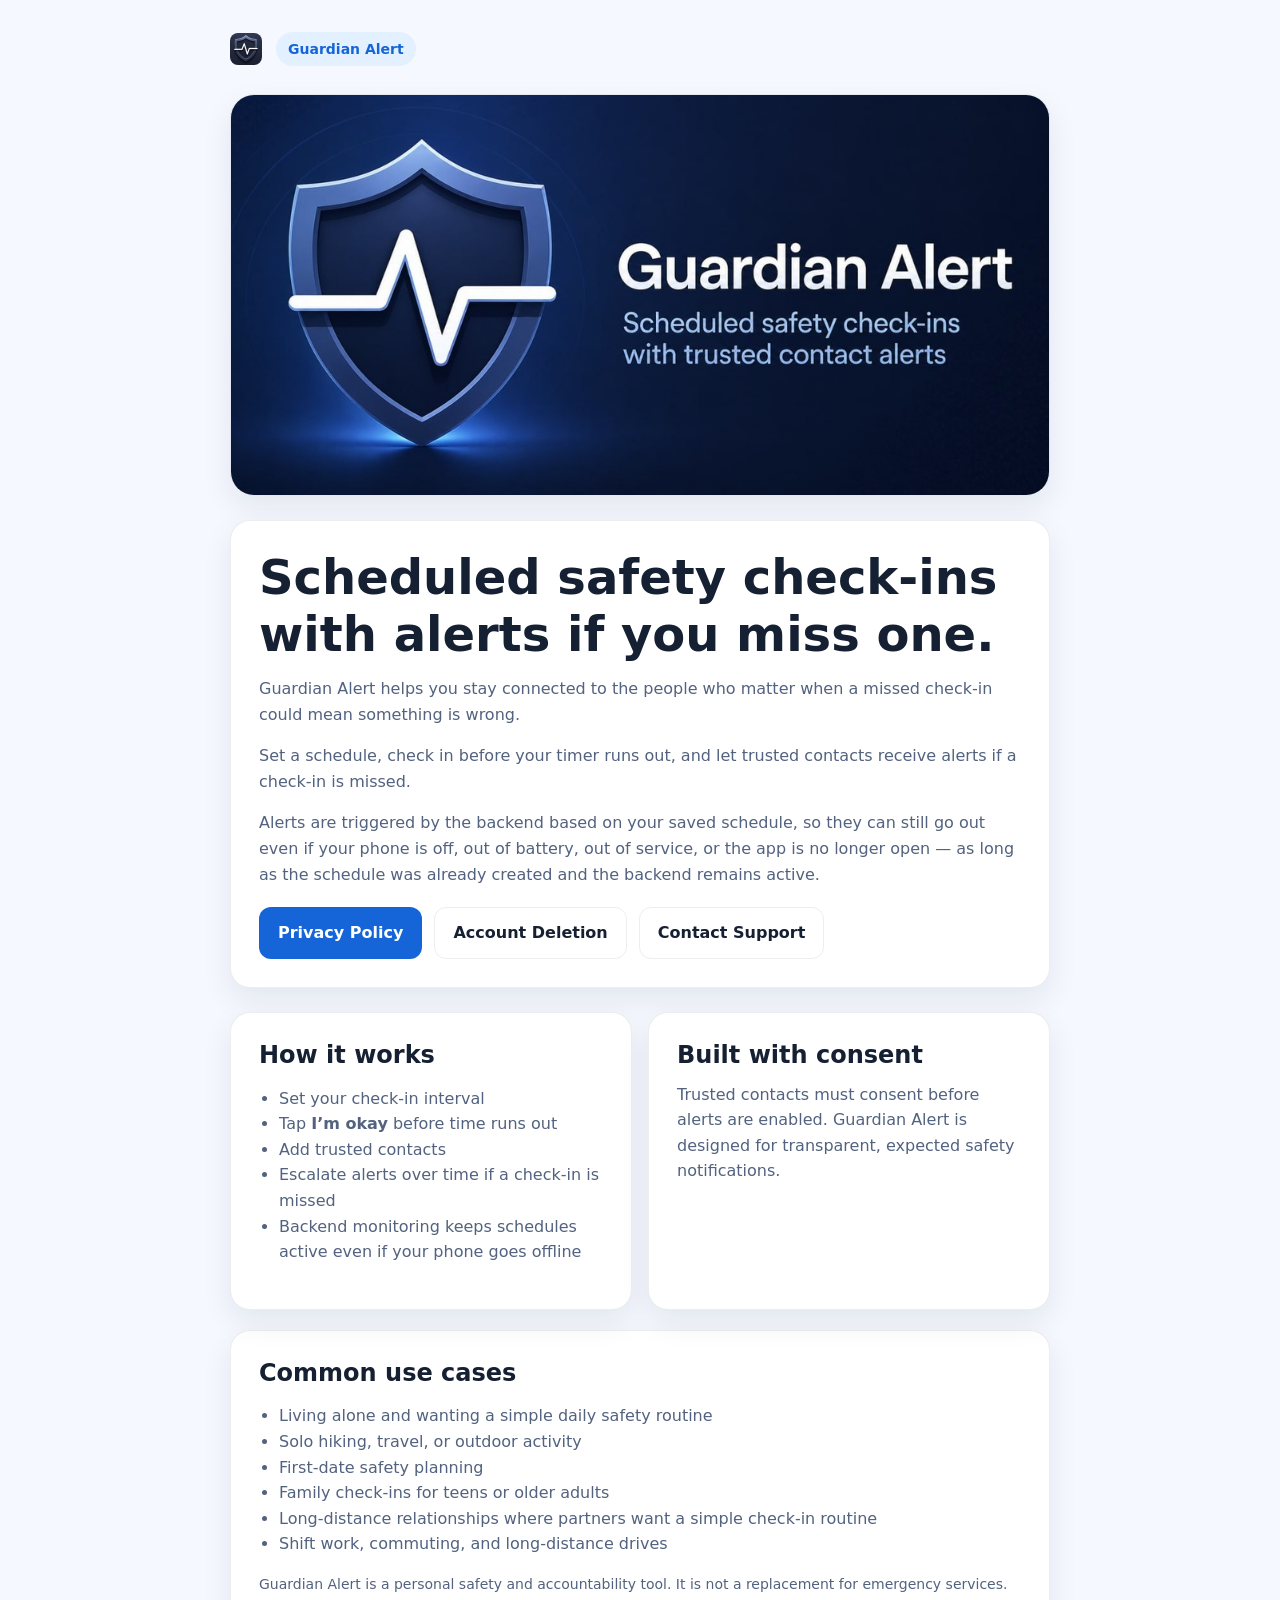
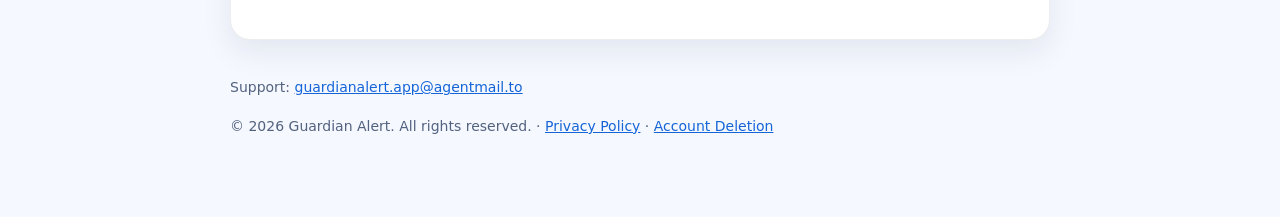
==== index.html @ 77ba2507 "Add long-distance relationship use case" ====
<!DOCTYPE html>
<html lang="en">
<head>
  <meta charset="utf-8" />
  <meta name="viewport" content="width=device-width,initial-scale=1" />
  <title>Guardian Alert</title>
  <meta name="description" content="Scheduled safety check-ins with alerts if you miss one." />
  <link rel="stylesheet" href="styles.css" />
</head>
<body>
  <main class="container">
    <header>
      <div class="brand">
        <img class="brand-icon" src="icon.png" alt="Guardian Alert shield icon" />
        <div>
          <span class="badge">Guardian Alert</span>
        </div>
      </div>
    </header>

    <section class="feature-graphic-wrap">
      <img
        class="feature-graphic"
        src="play-feature-graphic-1024x500.jpg"
        alt="Guardian Alert — scheduled safety check-ins with trusted contact alerts"
      />
    </section>

    <section class="card hero">
      <div>
        <h1>Scheduled safety check-ins with alerts if you miss one.</h1>
        <p>
          Guardian Alert helps you stay connected to the people who matter when
          a missed check-in could mean something is wrong.
        </p>
        <p>
          Set a schedule, check in before your timer runs out, and let trusted
          contacts receive alerts if a check-in is missed.
        </p>
        <p>
          Alerts are triggered by the backend based on your saved schedule, so
          they can still go out even if your phone is off, out of battery, out
          of service, or the app is no longer open — as long as the schedule
          was already created and the backend remains active.
        </p>

        <div class="actions">
          <a class="button primary" href="privacy.html">Privacy Policy</a>
          <a class="button secondary" href="account-deletion.html">Account Deletion</a>
          <a class="button secondary" href="mailto:guardianalert.app@agentmail.to">Contact Support</a>
        </div>
      </div>
    </section>

    <section class="grid two">
      <div class="card">
        <h2>How it works</h2>
        <ul>
          <li>Set your check-in interval</li>
          <li>Tap <strong>I’m okay</strong> before time runs out</li>
          <li>Add trusted contacts</li>
          <li>Escalate alerts over time if a check-in is missed</li>
          <li>Backend monitoring keeps schedules active even if your phone goes offline</li>
        </ul>
      </div>

      <div class="card">
        <h2>Built with consent</h2>
        <p>
          Trusted contacts must consent before alerts are enabled. Guardian
          Alert is designed for transparent, expected safety notifications.
        </p>
      </div>
    </section>

    <section class="card" style="margin-top: 20px;">
      <h2>Common use cases</h2>
      <ul>
        <li>Living alone and wanting a simple daily safety routine</li>
        <li>Solo hiking, travel, or outdoor activity</li>
        <li>First-date safety planning</li>
        <li>Family check-ins for teens or older adults</li>
        <li>Long-distance relationships where partners want a simple check-in routine</li>
        <li>Shift work, commuting, and long-distance drives</li>
      </ul>
      <p class="small">
        Guardian Alert is a personal safety and accountability tool. It is not a replacement for emergency services.
      </p>
    </section>

    <footer>
      <p>Support: <a href="mailto:guardianalert.app@agentmail.to">guardianalert.app@agentmail.to</a></p>
      <p>© 2026 Guardian Alert. All rights reserved. · <a href="privacy.html">Privacy Policy</a> · <a href="account-deletion.html">Account Deletion</a></p>
    </footer>
  </main>
</body>
</html>
---- styles.css ----
:root {
  color-scheme: light dark;
  --bg: #0b1220;
  --card: #121a2b;
  --text: #e8eefc;
  --muted: #b7c3de;
  --accent: #67b7ff;
  --accent-2: #8ef0c4;
  --border: rgba(255, 255, 255, 0.08);
  --shadow: 0 12px 30px rgba(0, 0, 0, 0.28);
}

@media (prefers-color-scheme: light) {
  :root {
    --bg: #f5f8ff;
    --card: #ffffff;
    --text: #162033;
    --muted: #52627f;
    --accent: #1565d8;
    --accent-2: #138a5d;
    --border: rgba(22, 32, 51, 0.08);
    --shadow: 0 12px 30px rgba(16, 24, 40, 0.08);
  }
}

* { box-sizing: border-box; }
body {
  margin: 0;
  font-family: Inter, system-ui, -apple-system, BlinkMacSystemFont, "Segoe UI", sans-serif;
  background: var(--bg);
  color: var(--text);
  line-height: 1.6;
}
.container {
  max-width: 860px;
  margin: 0 auto;
  padding: 32px 20px 64px;
}
.card {
  background: var(--card);
  border: 1px solid var(--border);
  border-radius: 20px;
  box-shadow: var(--shadow);
  padding: 28px;
}
.hero {
  display: grid;
  gap: 20px;
  align-items: center;
}
.feature-graphic-wrap {
  margin-bottom: 24px;
}
.feature-graphic {
  display: block;
  width: 100%;
  height: auto;
  border-radius: 24px;
  border: 1px solid var(--border);
  box-shadow: var(--shadow);
}
.badge {
  display: inline-block;
  padding: 6px 12px;
  border-radius: 999px;
  background: rgba(103, 183, 255, 0.12);
  color: var(--accent);
  font-weight: 600;
  font-size: 14px;
}
h1, h2, h3 {
  line-height: 1.2;
  margin: 0 0 12px;
}
h1 { font-size: clamp(2rem, 5vw, 3rem); }
p { margin: 0 0 16px; color: var(--muted); }
.actions {
  display: flex;
  flex-wrap: wrap;
  gap: 12px;
  margin-top: 20px;
}
.button {
  display: inline-block;
  text-decoration: none;
  padding: 12px 18px;
  border-radius: 12px;
  font-weight: 600;
  border: 1px solid var(--border);
}
.button.primary {
  background: var(--accent);
  color: white;
  border-color: transparent;
}
.button.secondary {
  color: var(--text);
  background: transparent;
}
.grid {
  display: grid;
  gap: 16px;
  margin-top: 24px;
}
.grid.two {
  grid-template-columns: repeat(auto-fit, minmax(240px, 1fr));
}
.small { font-size: 14px; color: var(--muted); }
ul { padding-left: 20px; color: var(--muted); }
a { color: var(--accent); }
header { margin-bottom: 28px; }
.brand {
  display: flex;
  align-items: center;
  gap: 14px;
}
.brand-icon {
  width: 32px;
  height: 32px;
  object-fit: contain;
  border-radius: 8px;
}
footer {
  margin-top: 36px;
  color: var(--muted);
  font-size: 14px;
}
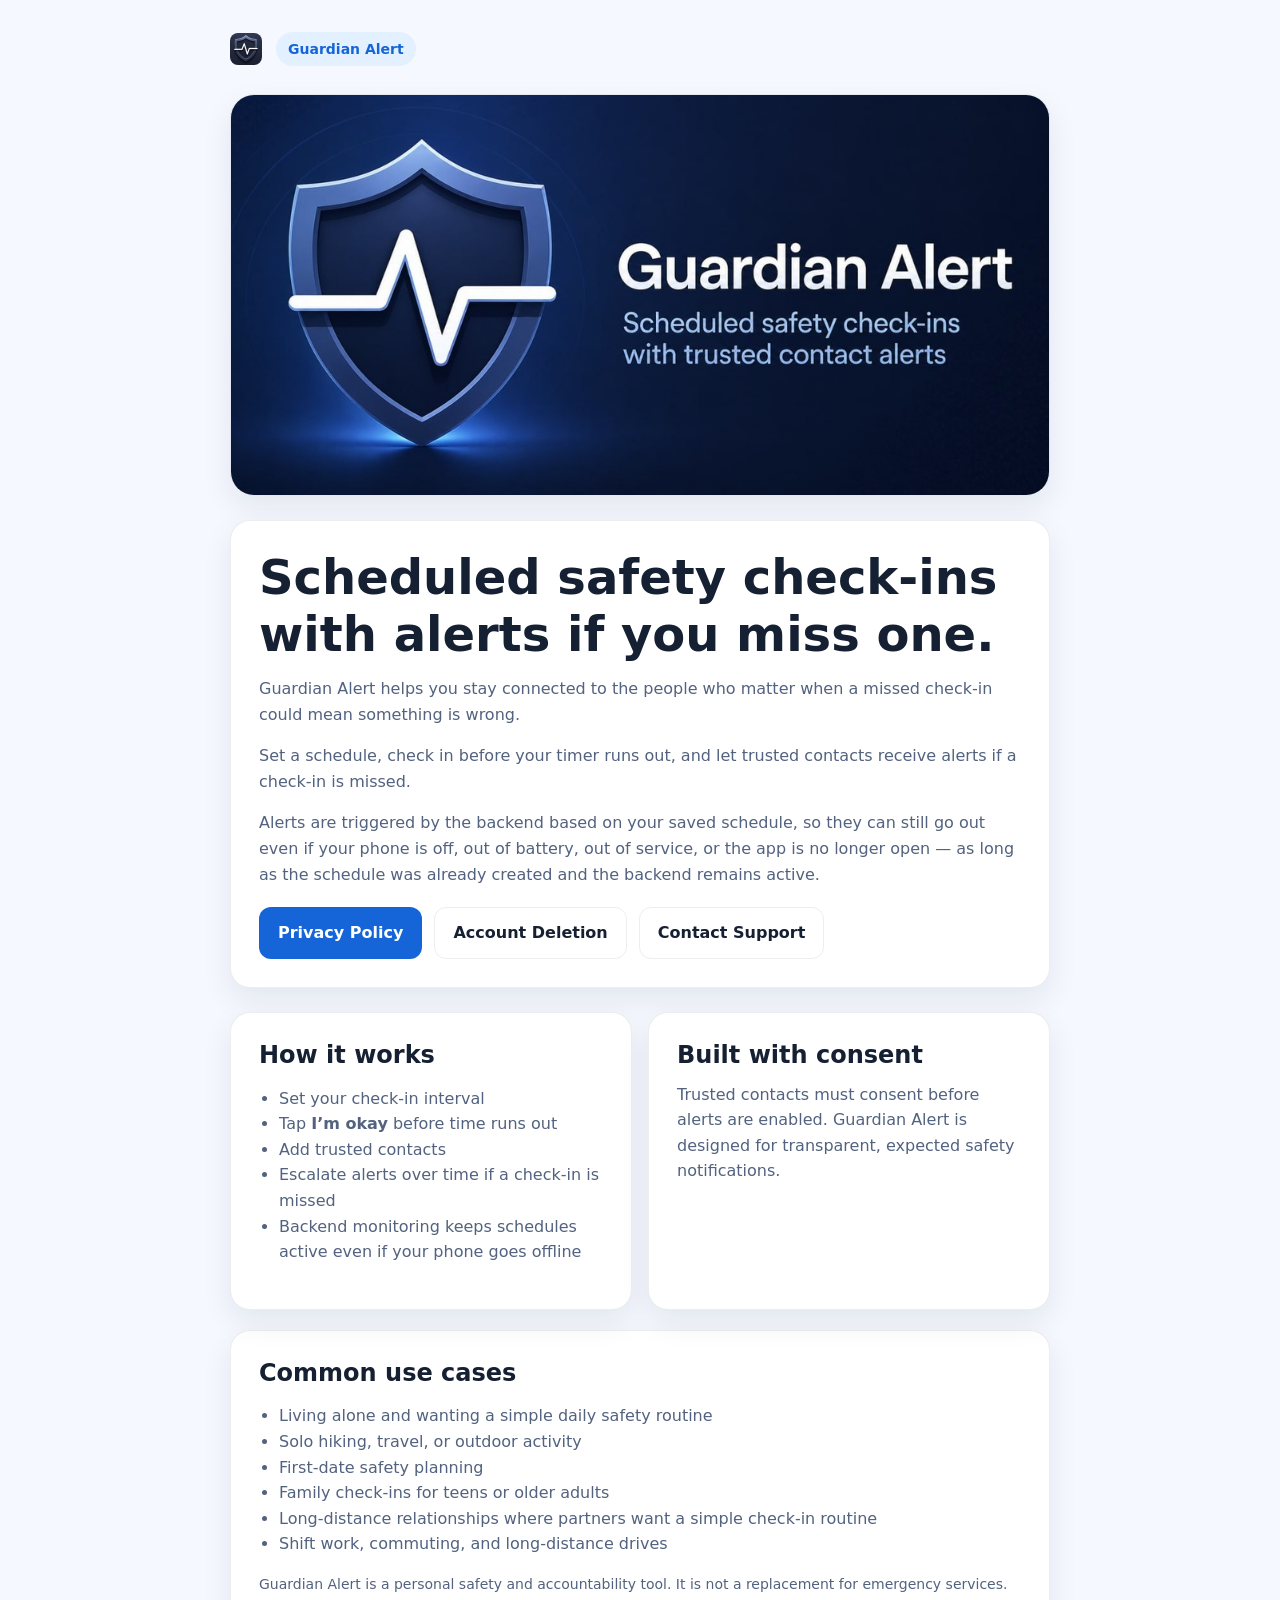
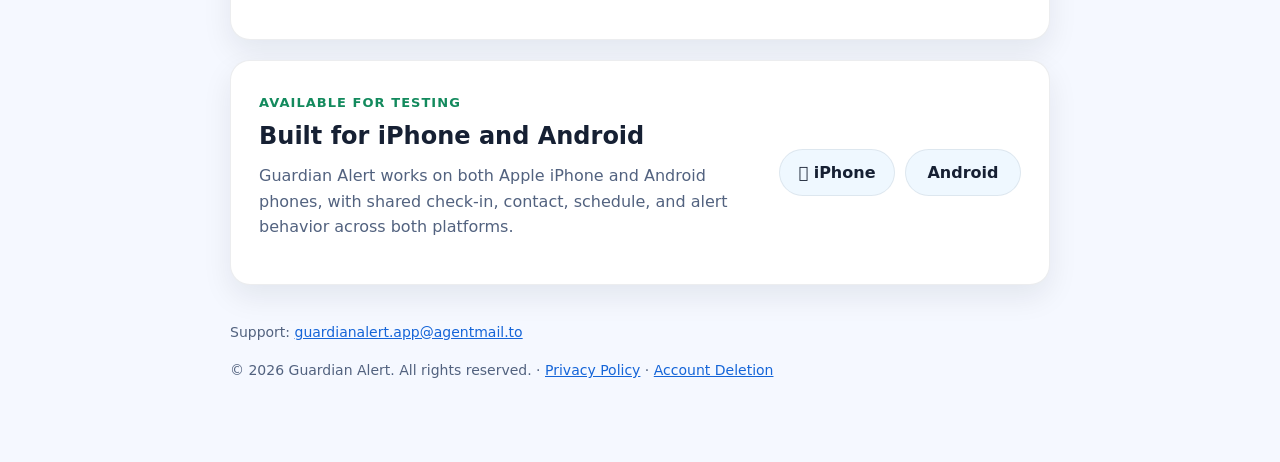
==== commit 84ff7ec5: "Add iPhone and Android availability note" ====
--- a/index.html
+++ b/index.html
@@ -88,6 +88,22 @@
       </p>
     </section>
 
+    <section class="card platform-card" style="margin-top: 20px;">
+      <div>
+        <span class="platform-eyebrow">Available for testing</span>
+        <h2>Built for iPhone and Android</h2>
+        <p>
+          Guardian Alert works on both Apple iPhone and Android phones, with
+          shared check-in, contact, schedule, and alert behavior across both
+          platforms.
+        </p>
+      </div>
+      <div class="platform-badges" aria-label="Supported mobile platforms">
+        <span class="platform-badge"> iPhone</span>
+        <span class="platform-badge">Android</span>
+      </div>
+    </section>
+
     <footer>
       <p>Support: <a href="mailto:guardianalert.app@agentmail.to">guardianalert.app@agentmail.to</a></p>
       <p>© 2026 Guardian Alert. All rights reserved. · <a href="privacy.html">Privacy Policy</a> · <a href="account-deletion.html">Account Deletion</a></p>
--- a/styles.css
+++ b/styles.css
@@ -106,6 +106,39 @@
   grid-template-columns: repeat(auto-fit, minmax(240px, 1fr));
 }
 .small { font-size: 14px; color: var(--muted); }
+.platform-card {
+  display: grid;
+  grid-template-columns: minmax(0, 1fr) auto;
+  gap: 20px;
+  align-items: center;
+}
+.platform-eyebrow {
+  display: inline-block;
+  margin-bottom: 8px;
+  color: var(--accent-2);
+  font-size: 13px;
+  font-weight: 700;
+  letter-spacing: 0.08em;
+  text-transform: uppercase;
+}
+.platform-badges {
+  display: flex;
+  flex-wrap: wrap;
+  gap: 10px;
+  justify-content: flex-end;
+}
+.platform-badge {
+  display: inline-flex;
+  align-items: center;
+  justify-content: center;
+  min-width: 116px;
+  padding: 10px 14px;
+  border: 1px solid var(--border);
+  border-radius: 999px;
+  background: rgba(103, 183, 255, 0.10);
+  color: var(--text);
+  font-weight: 700;
+}
 ul { padding-left: 20px; color: var(--muted); }
 a { color: var(--accent); }
 header { margin-bottom: 28px; }
@@ -125,3 +158,12 @@
   color: var(--muted);
   font-size: 14px;
 }
+
+@media (max-width: 640px) {
+  .platform-card {
+    grid-template-columns: 1fr;
+  }
+  .platform-badges {
+    justify-content: flex-start;
+  }
+}
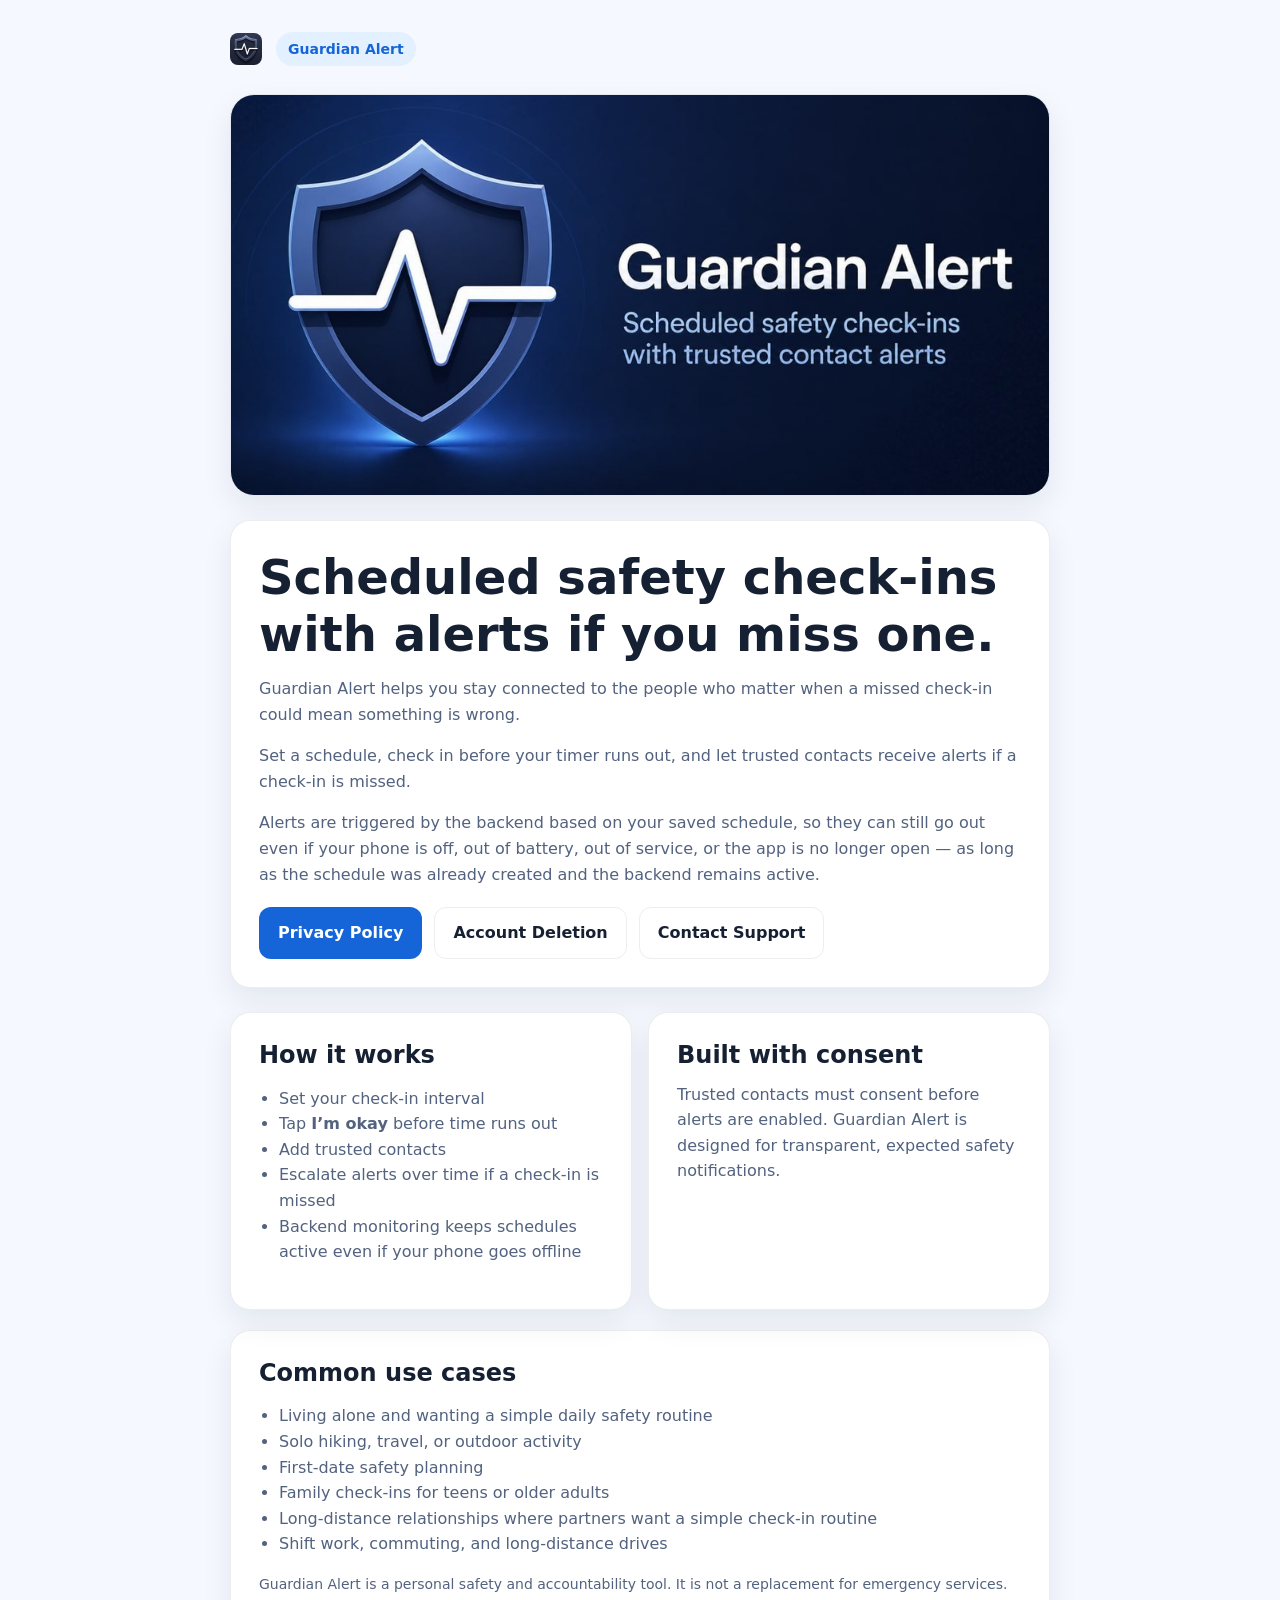
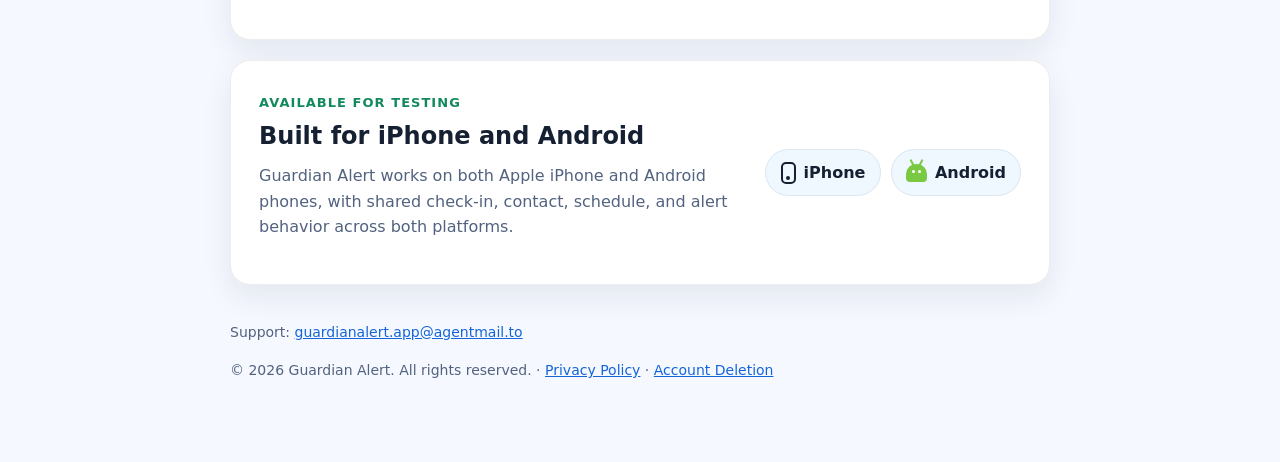
==== commit c673f7b6: "Add platform icons to availability card" ====
--- a/index.html
+++ b/index.html
@@ -99,8 +99,16 @@
         </p>
       </div>
       <div class="platform-badges" aria-label="Supported mobile platforms">
-        <span class="platform-badge"> iPhone</span>
-        <span class="platform-badge">Android</span>
+        <span class="platform-badge">
+          <span class="platform-icon phone-icon" aria-hidden="true"></span>
+          iPhone
+        </span>
+        <span class="platform-badge">
+          <span class="platform-icon android-icon" aria-hidden="true">
+            <span></span>
+          </span>
+          Android
+        </span>
       </div>
     </section>
 
--- a/styles.css
+++ b/styles.css
@@ -131,6 +131,7 @@
   display: inline-flex;
   align-items: center;
   justify-content: center;
+  gap: 8px;
   min-width: 116px;
   padding: 10px 14px;
   border: 1px solid var(--border);
@@ -139,6 +140,65 @@
   color: var(--text);
   font-weight: 700;
 }
+.platform-icon {
+  display: inline-block;
+  flex: 0 0 auto;
+}
+.phone-icon {
+  width: 15px;
+  height: 22px;
+  border: 2px solid currentColor;
+  border-radius: 5px;
+  position: relative;
+}
+.phone-icon::after {
+  content: "";
+  position: absolute;
+  left: 50%;
+  bottom: 2px;
+  width: 4px;
+  height: 4px;
+  border-radius: 999px;
+  background: currentColor;
+  transform: translateX(-50%);
+}
+.android-icon {
+  width: 21px;
+  height: 18px;
+  border-radius: 10px 10px 4px 4px;
+  background: #7ac943;
+  position: relative;
+}
+.android-icon::before,
+.android-icon::after {
+  content: "";
+  position: absolute;
+  top: -5px;
+  width: 2px;
+  height: 7px;
+  border-radius: 999px;
+  background: #7ac943;
+}
+.android-icon::before {
+  left: 5px;
+  transform: rotate(-28deg);
+}
+.android-icon::after {
+  right: 5px;
+  transform: rotate(28deg);
+}
+.android-icon span::before,
+.android-icon span::after {
+  content: "";
+  position: absolute;
+  top: 6px;
+  width: 3px;
+  height: 3px;
+  border-radius: 999px;
+  background: var(--card);
+}
+.android-icon span::before { left: 6px; }
+.android-icon span::after { right: 6px; }
 ul { padding-left: 20px; color: var(--muted); }
 a { color: var(--accent); }
 header { margin-bottom: 28px; }
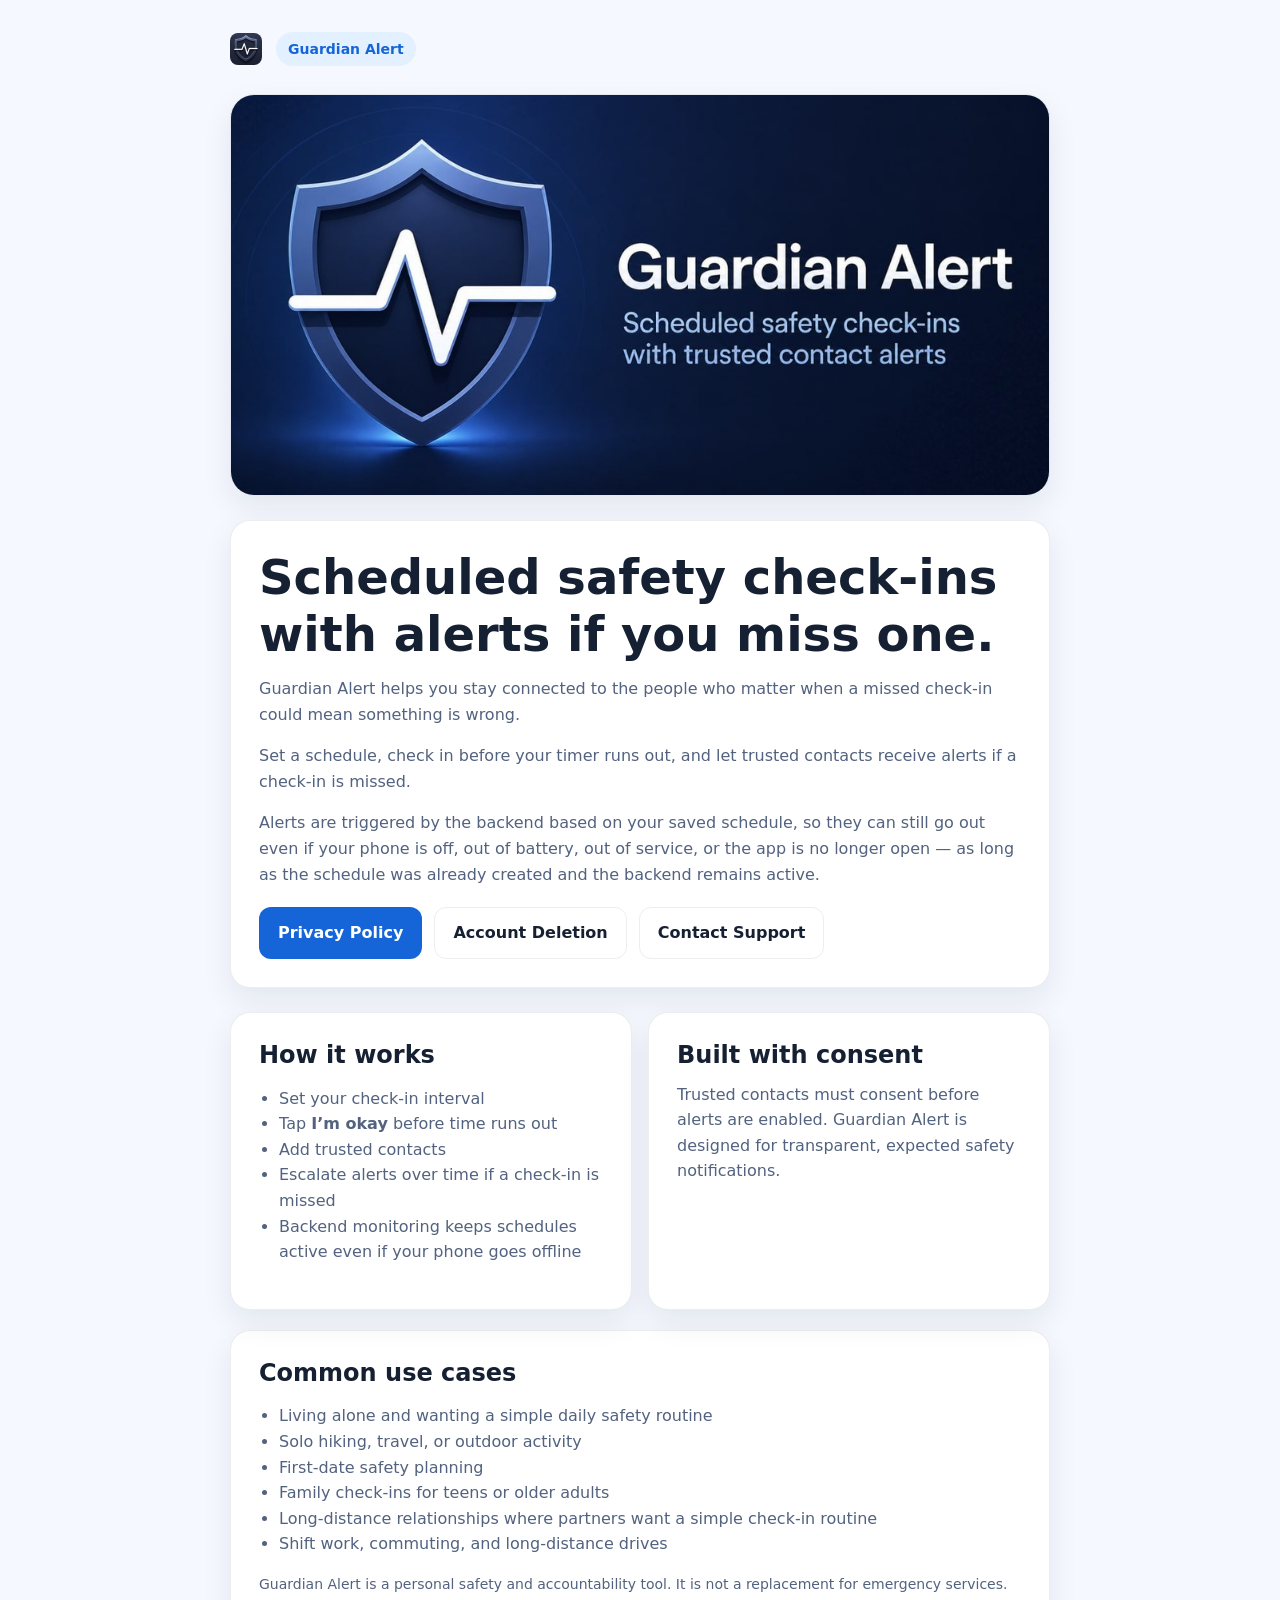
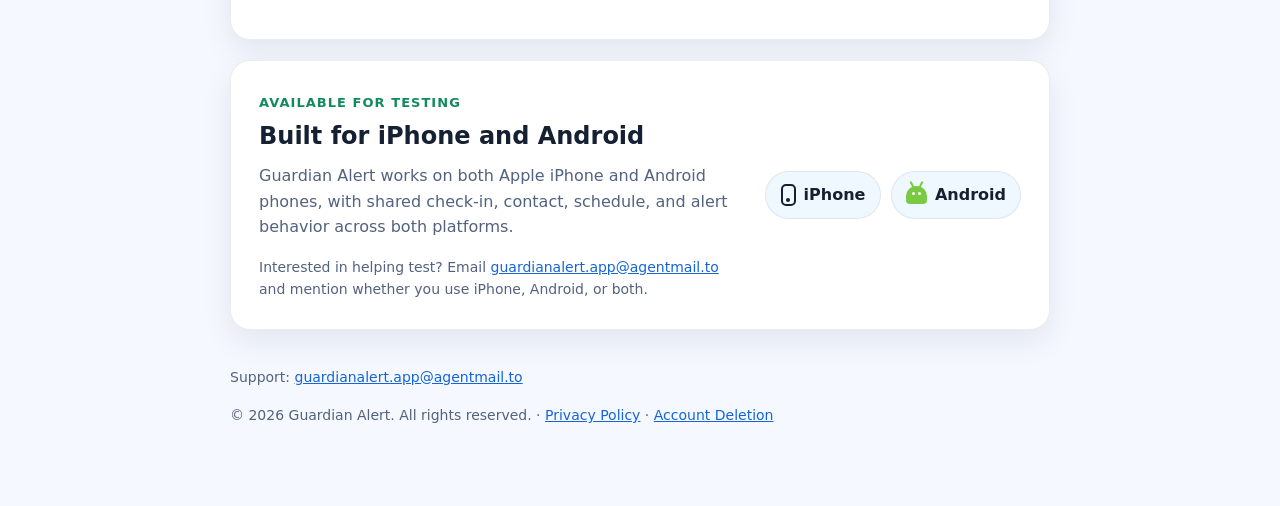
==== commit 69a74e0e: "Add tester contact links" ====
--- a/index.html
+++ b/index.html
@@ -97,18 +97,23 @@
           shared check-in, contact, schedule, and alert behavior across both
           platforms.
         </p>
+        <p class="small platform-contact">
+          Interested in helping test? Email
+          <a href="mailto:guardianalert.app@agentmail.to?subject=Guardian%20Alert%20testing%20interest">guardianalert.app@agentmail.to</a>
+          and mention whether you use iPhone, Android, or both.
+        </p>
       </div>
       <div class="platform-badges" aria-label="Supported mobile platforms">
-        <span class="platform-badge">
+        <a class="platform-badge" href="mailto:guardianalert.app@agentmail.to?subject=Guardian%20Alert%20iPhone%20testing%20interest">
           <span class="platform-icon phone-icon" aria-hidden="true"></span>
           iPhone
-        </span>
-        <span class="platform-badge">
+        </a>
+        <a class="platform-badge" href="mailto:guardianalert.app@agentmail.to?subject=Guardian%20Alert%20Android%20testing%20interest">
           <span class="platform-icon android-icon" aria-hidden="true">
             <span></span>
           </span>
           Android
-        </span>
+        </a>
       </div>
     </section>
 
--- a/styles.css
+++ b/styles.css
@@ -139,6 +139,17 @@
   background: rgba(103, 183, 255, 0.10);
   color: var(--text);
   font-weight: 700;
+  text-decoration: none;
+  transition: transform 160ms ease, border-color 160ms ease, background 160ms ease;
+}
+.platform-badge:hover,
+.platform-badge:focus-visible {
+  background: rgba(103, 183, 255, 0.18);
+  border-color: rgba(103, 183, 255, 0.45);
+  transform: translateY(-1px);
+}
+.platform-contact {
+  margin-bottom: 0;
 }
 .platform-icon {
   display: inline-block;
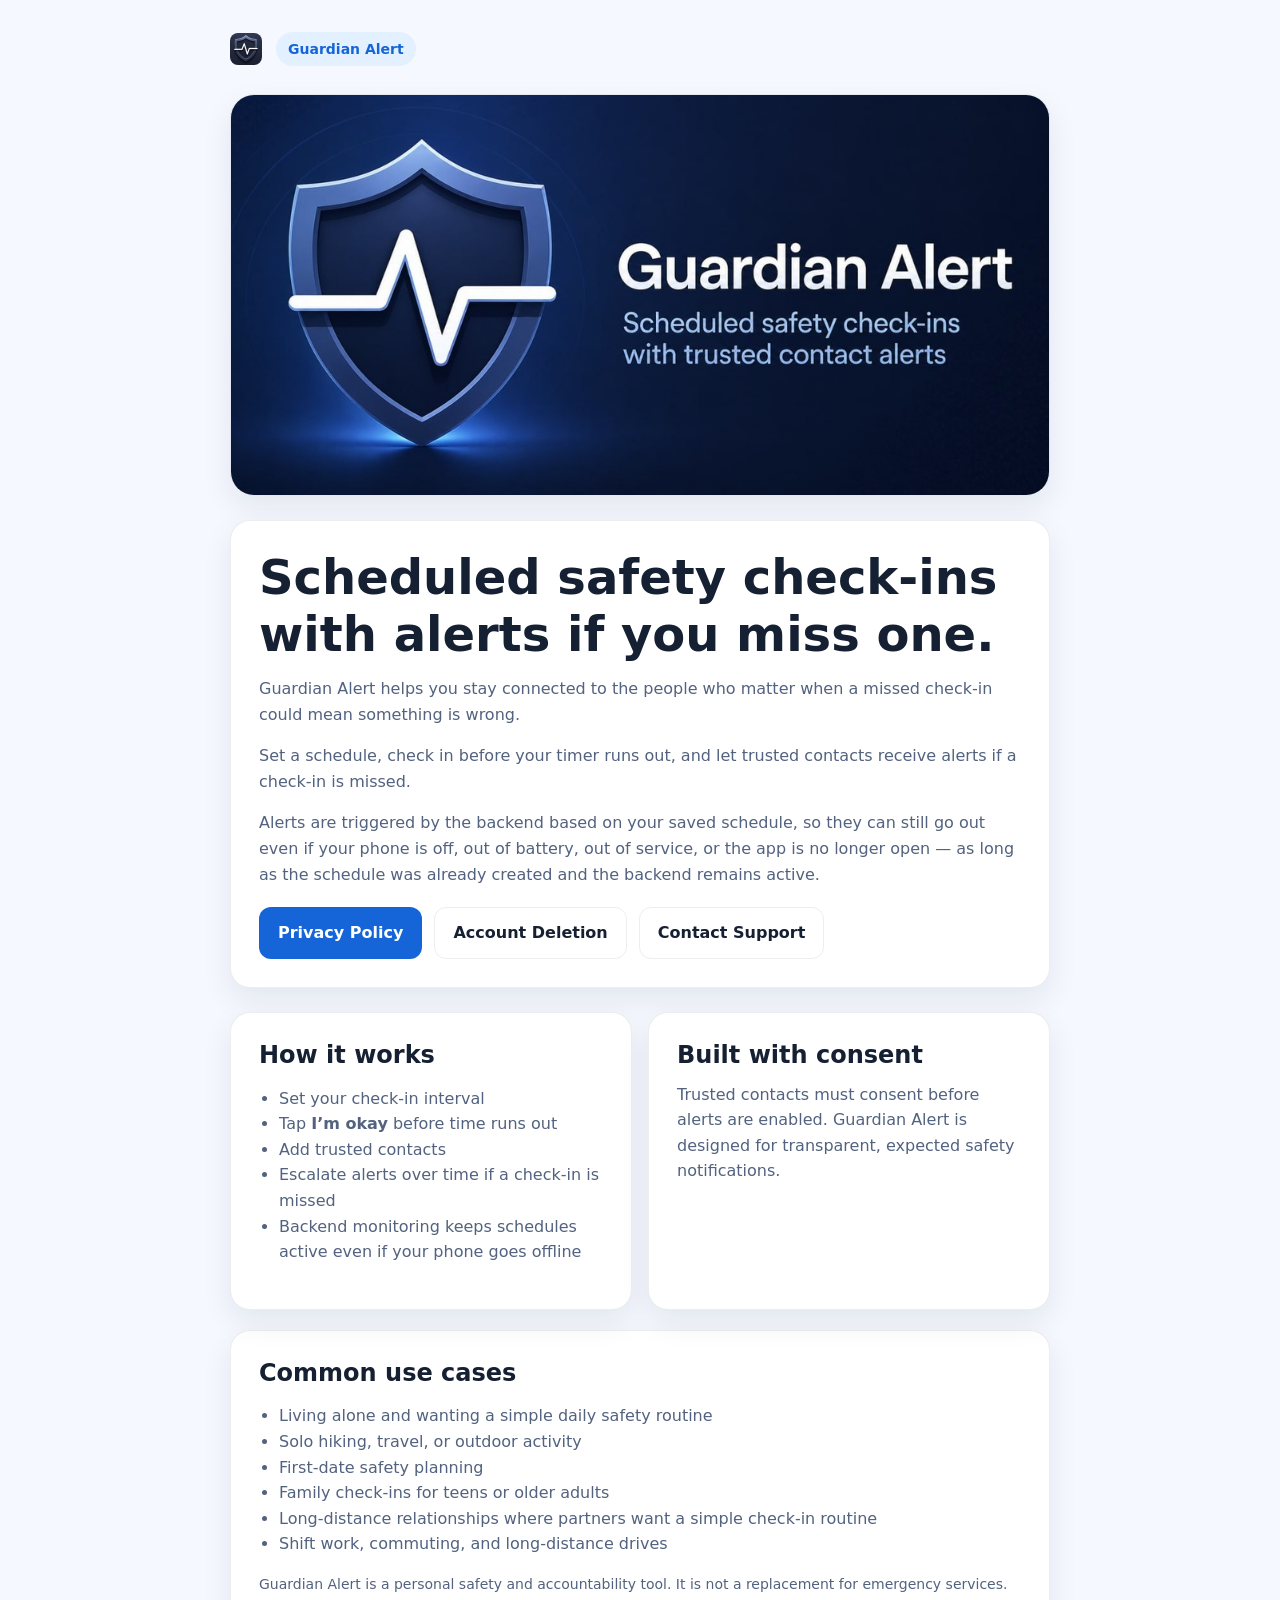
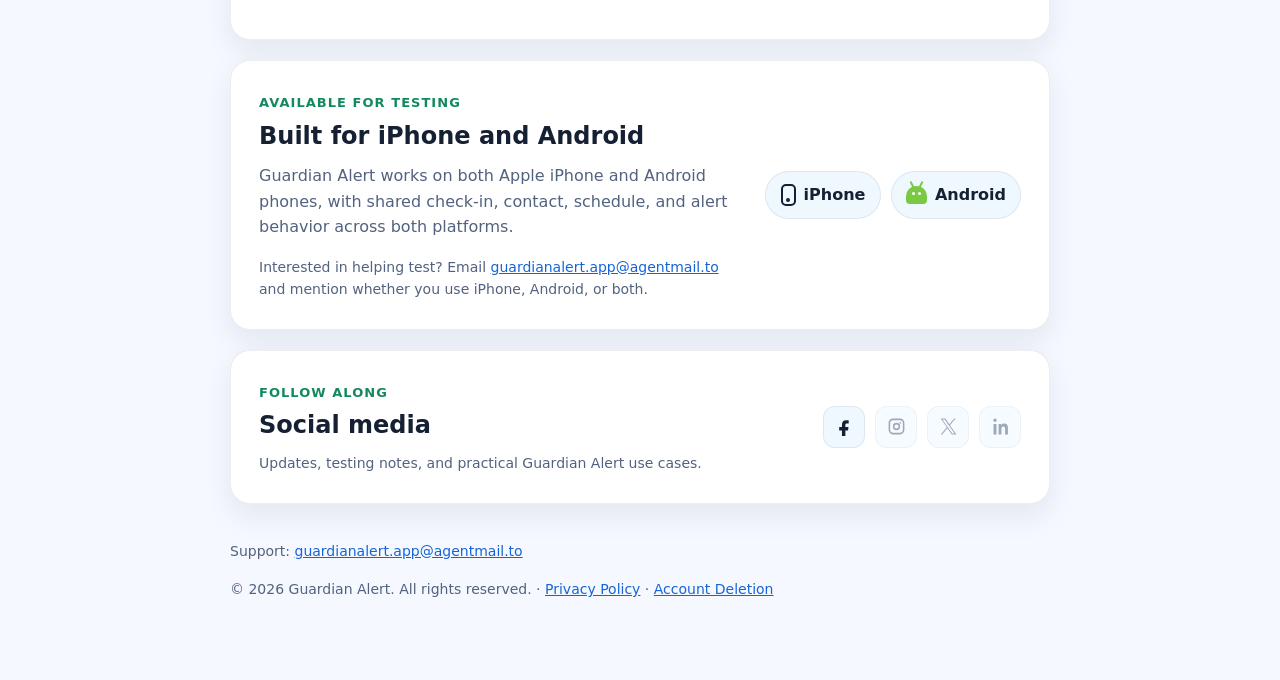
==== commit 9d8b0d95: "Add social media links to homepage" ====
--- a/index.html
+++ b/index.html
@@ -117,6 +117,38 @@
       </div>
     </section>
 
+    <section class="card social-card" aria-labelledby="social-title">
+      <div>
+        <span class="platform-eyebrow">Follow along</span>
+        <h2 id="social-title">Social media</h2>
+        <p class="small">
+          Updates, testing notes, and practical Guardian Alert use cases.
+        </p>
+      </div>
+      <div class="social-links" aria-label="Guardian Alert social media links">
+        <a class="social-link" href="https://www.facebook.com/guardianalertapp" aria-label="Guardian Alert on Facebook">
+          <svg viewBox="0 0 24 24" aria-hidden="true">
+            <path d="M15.1 8.1h2.2V4.3c-.4-.1-1.7-.2-3.2-.2-3.2 0-5.3 1.9-5.3 5.5v3.1H5.3V17h3.5v7h4.3v-7h3.4l.5-4.3h-3.9V10c0-1.2.3-1.9 2-1.9Z" />
+          </svg>
+        </a>
+        <span class="social-link disabled" aria-label="Guardian Alert on Instagram coming soon" title="Instagram coming soon">
+          <svg viewBox="0 0 24 24" aria-hidden="true">
+            <path d="M7.8 2h8.4C19.4 2 22 4.6 22 7.8v8.4c0 3.2-2.6 5.8-5.8 5.8H7.8C4.6 22 2 19.4 2 16.2V7.8C2 4.6 4.6 2 7.8 2Zm0 2A3.8 3.8 0 0 0 4 7.8v8.4A3.8 3.8 0 0 0 7.8 20h8.4a3.8 3.8 0 0 0 3.8-3.8V7.8A3.8 3.8 0 0 0 16.2 4H7.8Zm8.9 2.2a1.1 1.1 0 1 1 0 2.2 1.1 1.1 0 0 1 0-2.2ZM12 7.4a4.6 4.6 0 1 1 0 9.2 4.6 4.6 0 0 1 0-9.2Zm0 2a2.6 2.6 0 1 0 0 5.2 2.6 2.6 0 0 0 0-5.2Z" />
+          </svg>
+        </span>
+        <span class="social-link disabled" aria-label="Guardian Alert on X coming soon" title="X coming soon">
+          <svg viewBox="0 0 24 24" aria-hidden="true">
+            <path d="M13.8 10.5 21.1 2h-1.7l-6.3 7.3L8 2H2.2l7.7 11L2.2 22h1.7l6.7-7.8 5.5 7.8h5.8l-8.1-11.5Zm-2.4 2.8-.8-1.1L4.4 3.3h2.8l5 7.1.8 1.1 6.6 9.3h-2.8l-5.4-7.5Z" />
+          </svg>
+        </span>
+        <span class="social-link disabled" aria-label="Guardian Alert on LinkedIn coming soon" title="LinkedIn coming soon">
+          <svg viewBox="0 0 24 24" aria-hidden="true">
+            <path d="M6.9 8.7H3.2V22h3.7V8.7ZM5.1 2A2.1 2.1 0 1 0 5 6.2 2.1 2.1 0 0 0 5.1 2Zm8.1 6.7H9.6V22h3.6v-6.6c0-1.7.3-3.4 2.5-3.4 2.1 0 2.1 2 2.1 3.5V22h3.6v-7.4c0-3.6-.8-6.3-4.9-6.3-2 0-3.3 1.1-3.8 2.1h-.1V8.7Z" />
+          </svg>
+        </span>
+      </div>
+    </section>
+
     <footer>
       <p>Support: <a href="mailto:guardianalert.app@agentmail.to">guardianalert.app@agentmail.to</a></p>
       <p>© 2026 Guardian Alert. All rights reserved. · <a href="privacy.html">Privacy Policy</a> · <a href="account-deletion.html">Account Deletion</a></p>
--- a/styles.css
+++ b/styles.css
@@ -151,6 +151,56 @@
 .platform-contact {
   margin-bottom: 0;
 }
+.social-card {
+  display: grid;
+  grid-template-columns: minmax(0, 1fr) auto;
+  gap: 20px;
+  align-items: center;
+  margin-top: 20px;
+}
+.social-card p {
+  margin-bottom: 0;
+}
+.social-links {
+  display: flex;
+  flex-wrap: wrap;
+  gap: 10px;
+  justify-content: flex-end;
+}
+.social-link {
+  display: inline-flex;
+  align-items: center;
+  justify-content: center;
+  width: 42px;
+  height: 42px;
+  border: 1px solid var(--border);
+  border-radius: 12px;
+  background: rgba(103, 183, 255, 0.10);
+  color: var(--text);
+  text-decoration: none;
+  transition: transform 160ms ease, border-color 160ms ease, background 160ms ease;
+}
+.social-link svg {
+  width: 19px;
+  height: 19px;
+  fill: currentColor;
+}
+.social-link:hover,
+.social-link:focus-visible {
+  background: rgba(103, 183, 255, 0.18);
+  border-color: rgba(103, 183, 255, 0.45);
+  transform: translateY(-1px);
+}
+.social-link.disabled {
+  color: var(--muted);
+  cursor: default;
+  opacity: 0.55;
+}
+.social-link.disabled:hover {
+  background: rgba(103, 183, 255, 0.10);
+  border-color: var(--border);
+  transform: none;
+}
 .platform-icon {
   display: inline-block;
   flex: 0 0 auto;
@@ -234,7 +284,13 @@
   .platform-card {
     grid-template-columns: 1fr;
   }
+  .social-card {
+    grid-template-columns: 1fr;
+  }
   .platform-badges {
     justify-content: flex-start;
   }
-}
+  .social-links {
+    justify-content: flex-start;
+  }
+}
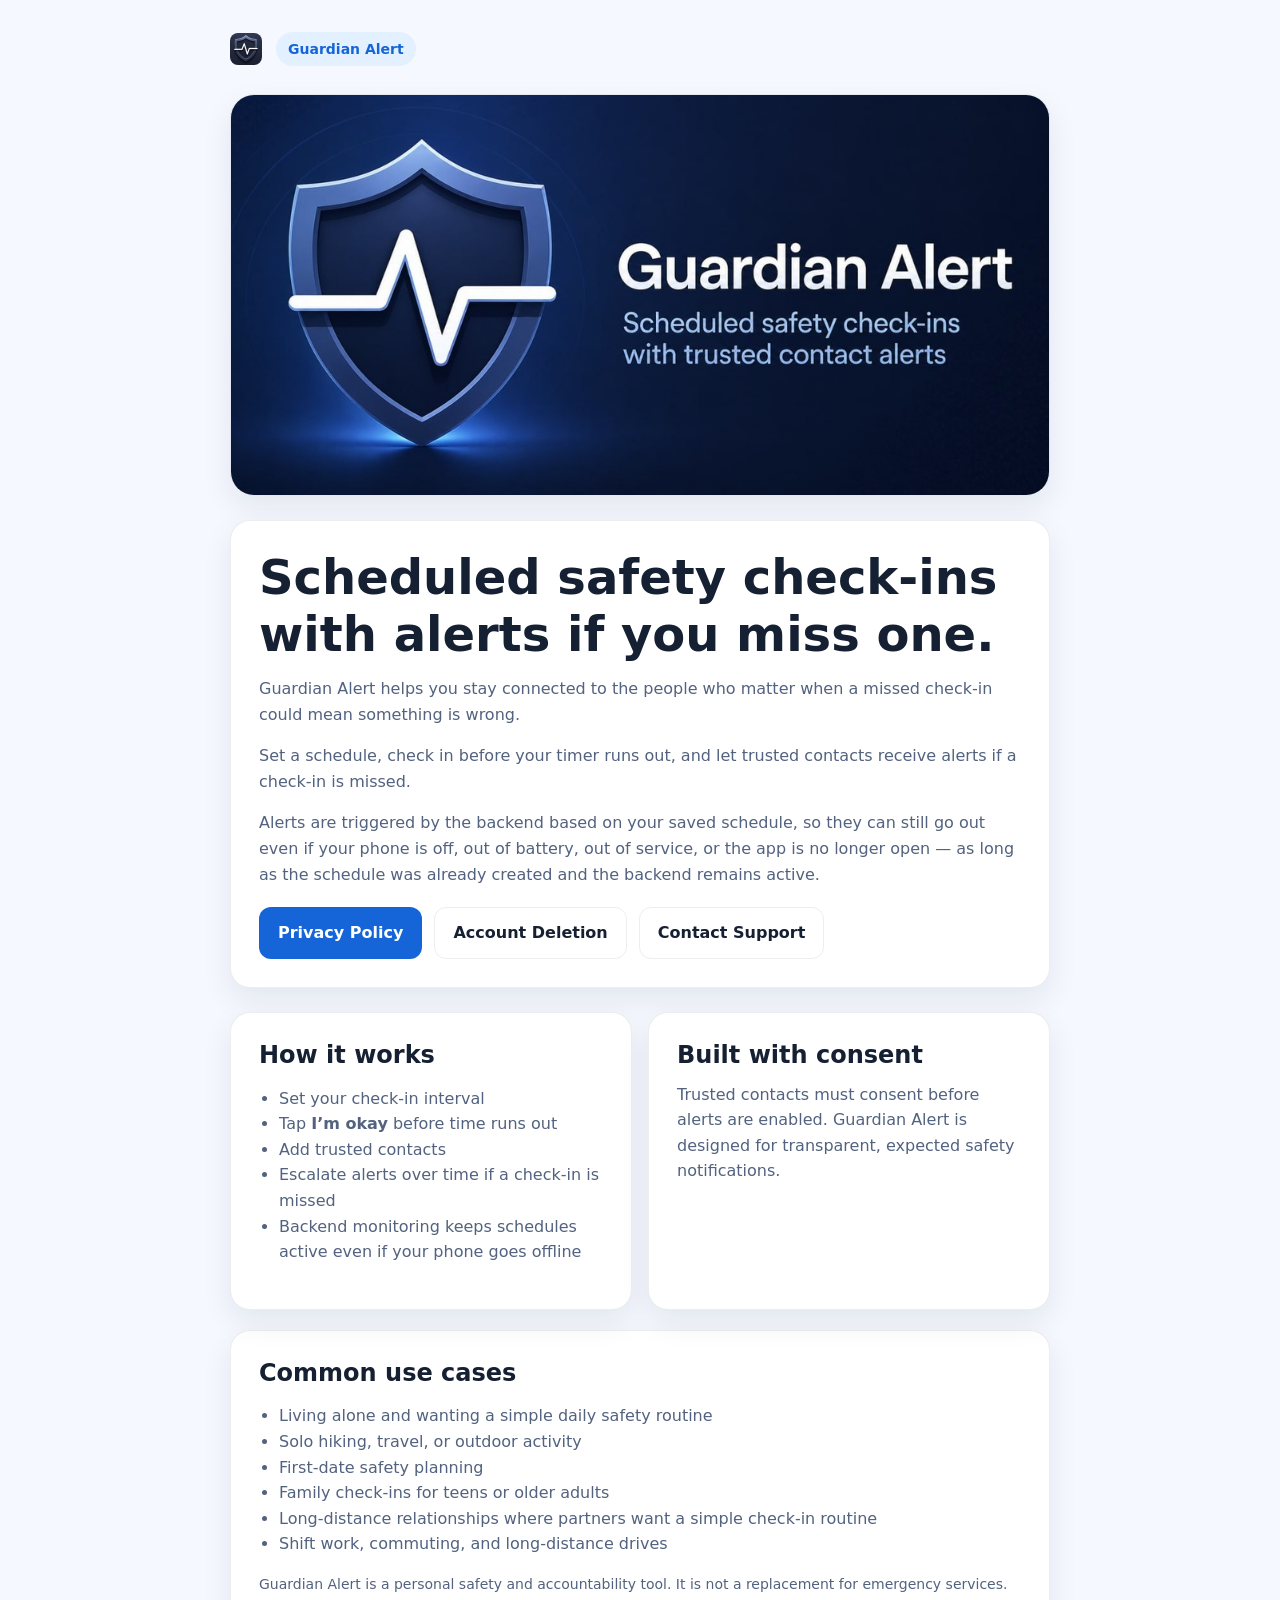
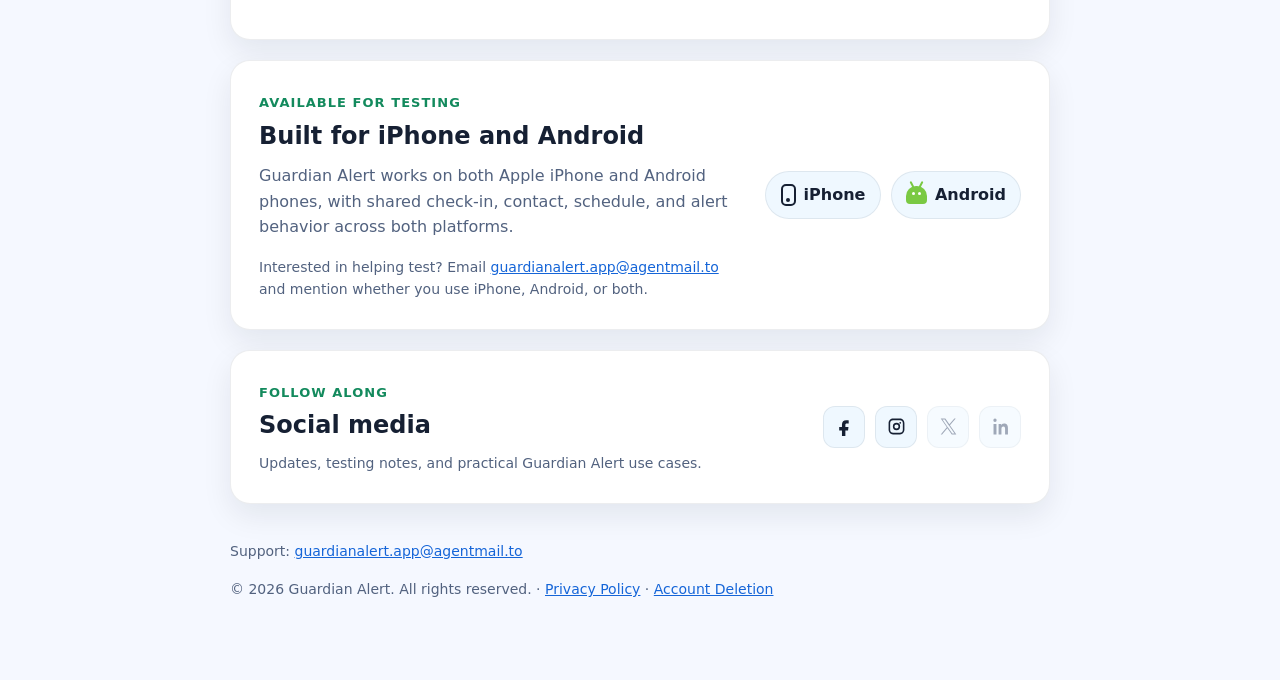
==== commit 545af59e: "Link Instagram profile" ====
--- a/index.html
+++ b/index.html
@@ -131,11 +131,11 @@
             <path d="M15.1 8.1h2.2V4.3c-.4-.1-1.7-.2-3.2-.2-3.2 0-5.3 1.9-5.3 5.5v3.1H5.3V17h3.5v7h4.3v-7h3.4l.5-4.3h-3.9V10c0-1.2.3-1.9 2-1.9Z" />
           </svg>
         </a>
-        <span class="social-link disabled" aria-label="Guardian Alert on Instagram coming soon" title="Instagram coming soon">
+        <a class="social-link" href="https://www.instagram.com/guardianalertapp/" aria-label="Guardian Alert on Instagram">
           <svg viewBox="0 0 24 24" aria-hidden="true">
             <path d="M7.8 2h8.4C19.4 2 22 4.6 22 7.8v8.4c0 3.2-2.6 5.8-5.8 5.8H7.8C4.6 22 2 19.4 2 16.2V7.8C2 4.6 4.6 2 7.8 2Zm0 2A3.8 3.8 0 0 0 4 7.8v8.4A3.8 3.8 0 0 0 7.8 20h8.4a3.8 3.8 0 0 0 3.8-3.8V7.8A3.8 3.8 0 0 0 16.2 4H7.8Zm8.9 2.2a1.1 1.1 0 1 1 0 2.2 1.1 1.1 0 0 1 0-2.2ZM12 7.4a4.6 4.6 0 1 1 0 9.2 4.6 4.6 0 0 1 0-9.2Zm0 2a2.6 2.6 0 1 0 0 5.2 2.6 2.6 0 0 0 0-5.2Z" />
           </svg>
-        </span>
+        </a>
         <span class="social-link disabled" aria-label="Guardian Alert on X coming soon" title="X coming soon">
           <svg viewBox="0 0 24 24" aria-hidden="true">
             <path d="M13.8 10.5 21.1 2h-1.7l-6.3 7.3L8 2H2.2l7.7 11L2.2 22h1.7l6.7-7.8 5.5 7.8h5.8l-8.1-11.5Zm-2.4 2.8-.8-1.1L4.4 3.3h2.8l5 7.1.8 1.1 6.6 9.3h-2.8l-5.4-7.5Z" />
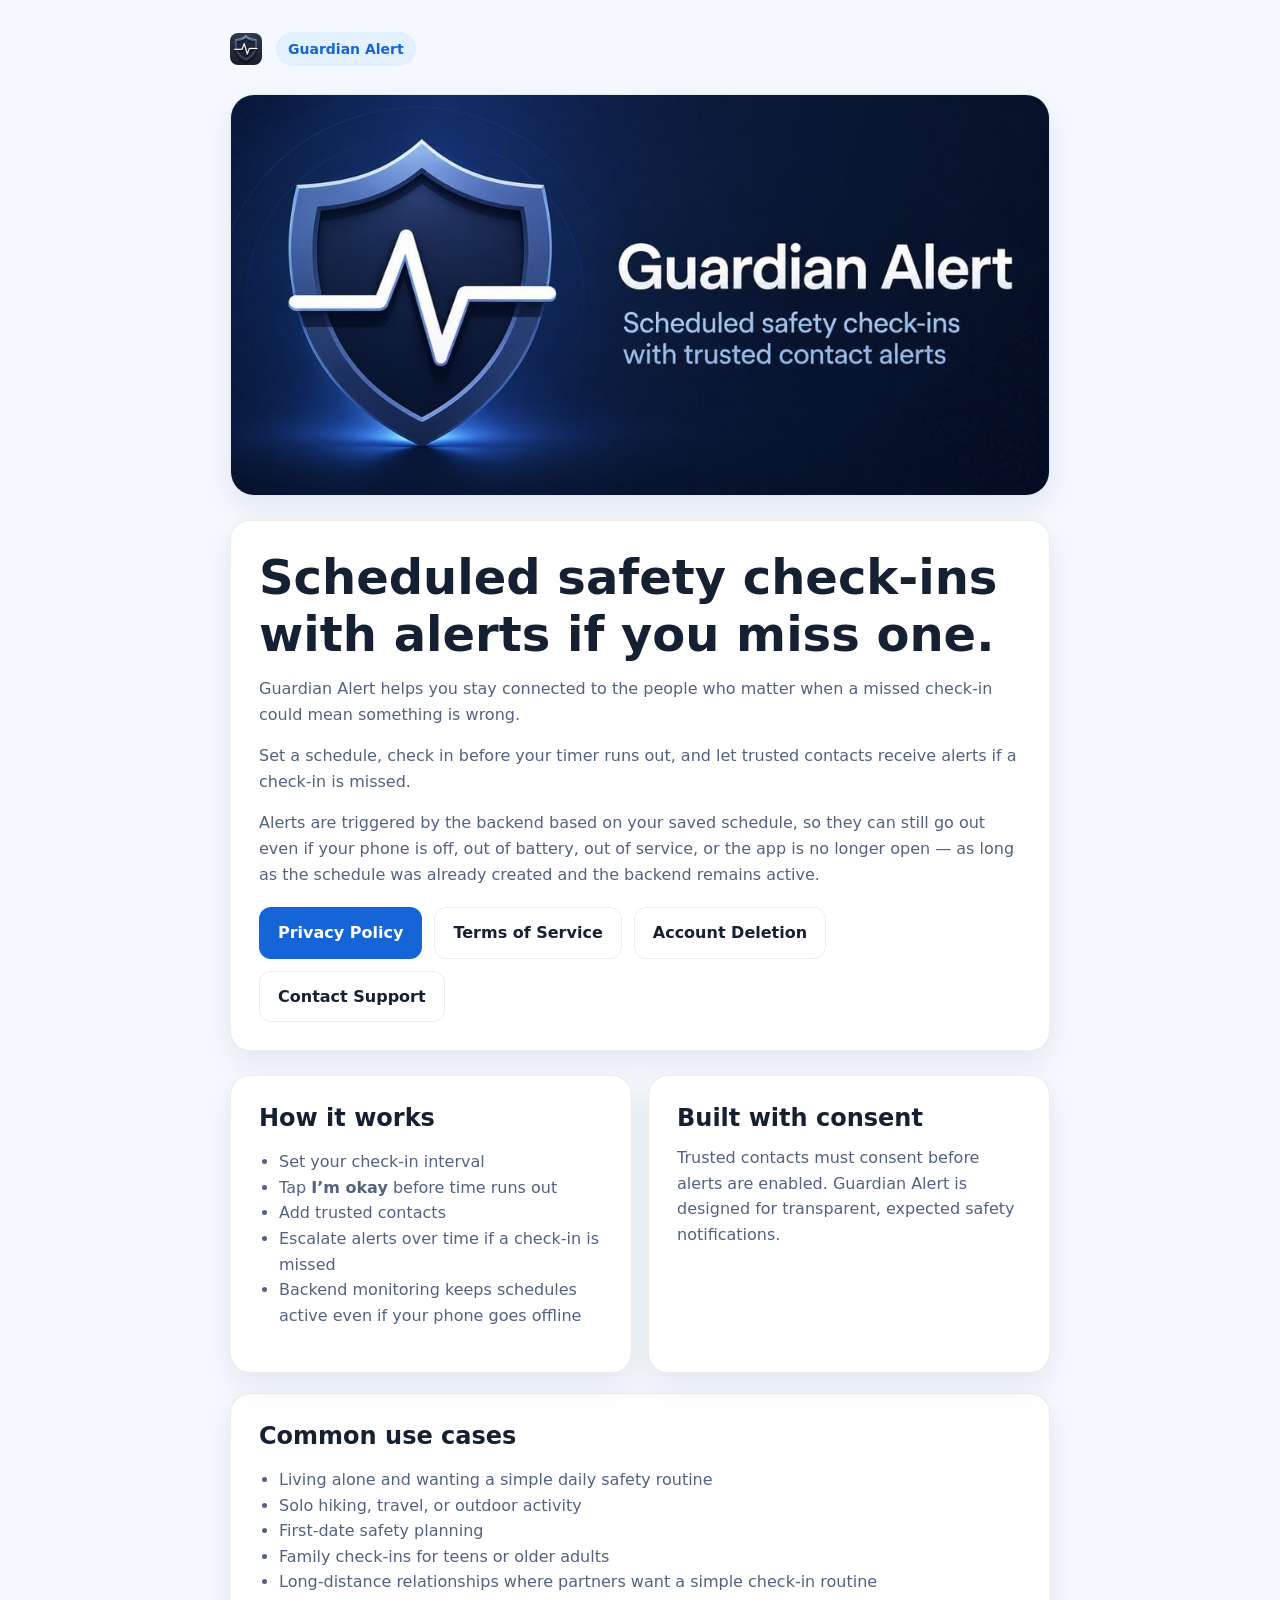
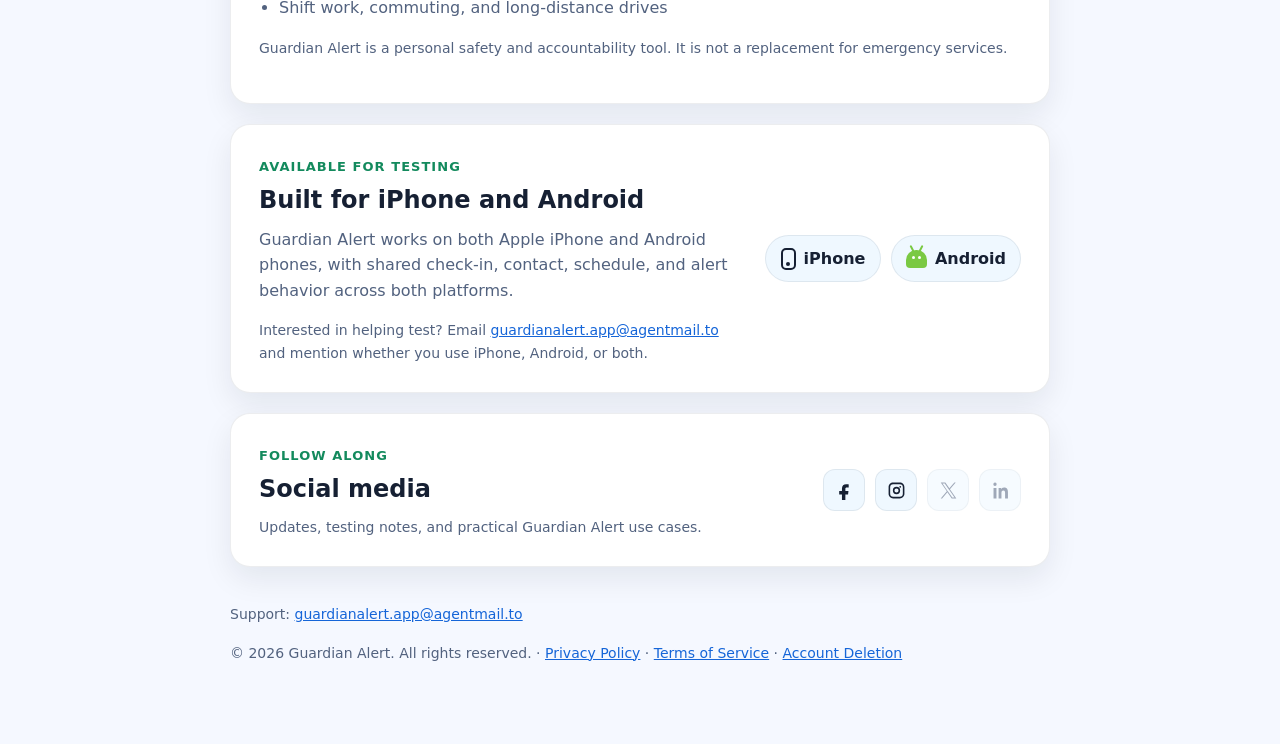
==== commit 3de36af3: "Add Guardian Alert terms page" ====
--- a/index.html
+++ b/index.html
@@ -46,6 +46,7 @@
 
         <div class="actions">
           <a class="button primary" href="privacy.html">Privacy Policy</a>
+          <a class="button secondary" href="terms.html">Terms of Service</a>
           <a class="button secondary" href="account-deletion.html">Account Deletion</a>
           <a class="button secondary" href="mailto:guardianalert.app@agentmail.to">Contact Support</a>
         </div>
@@ -151,7 +152,7 @@
 
     <footer>
       <p>Support: <a href="mailto:guardianalert.app@agentmail.to">guardianalert.app@agentmail.to</a></p>
-      <p>© 2026 Guardian Alert. All rights reserved. · <a href="privacy.html">Privacy Policy</a> · <a href="account-deletion.html">Account Deletion</a></p>
+      <p>© 2026 Guardian Alert. All rights reserved. · <a href="privacy.html">Privacy Policy</a> · <a href="terms.html">Terms of Service</a> · <a href="account-deletion.html">Account Deletion</a></p>
     </footer>
   </main>
 </body>
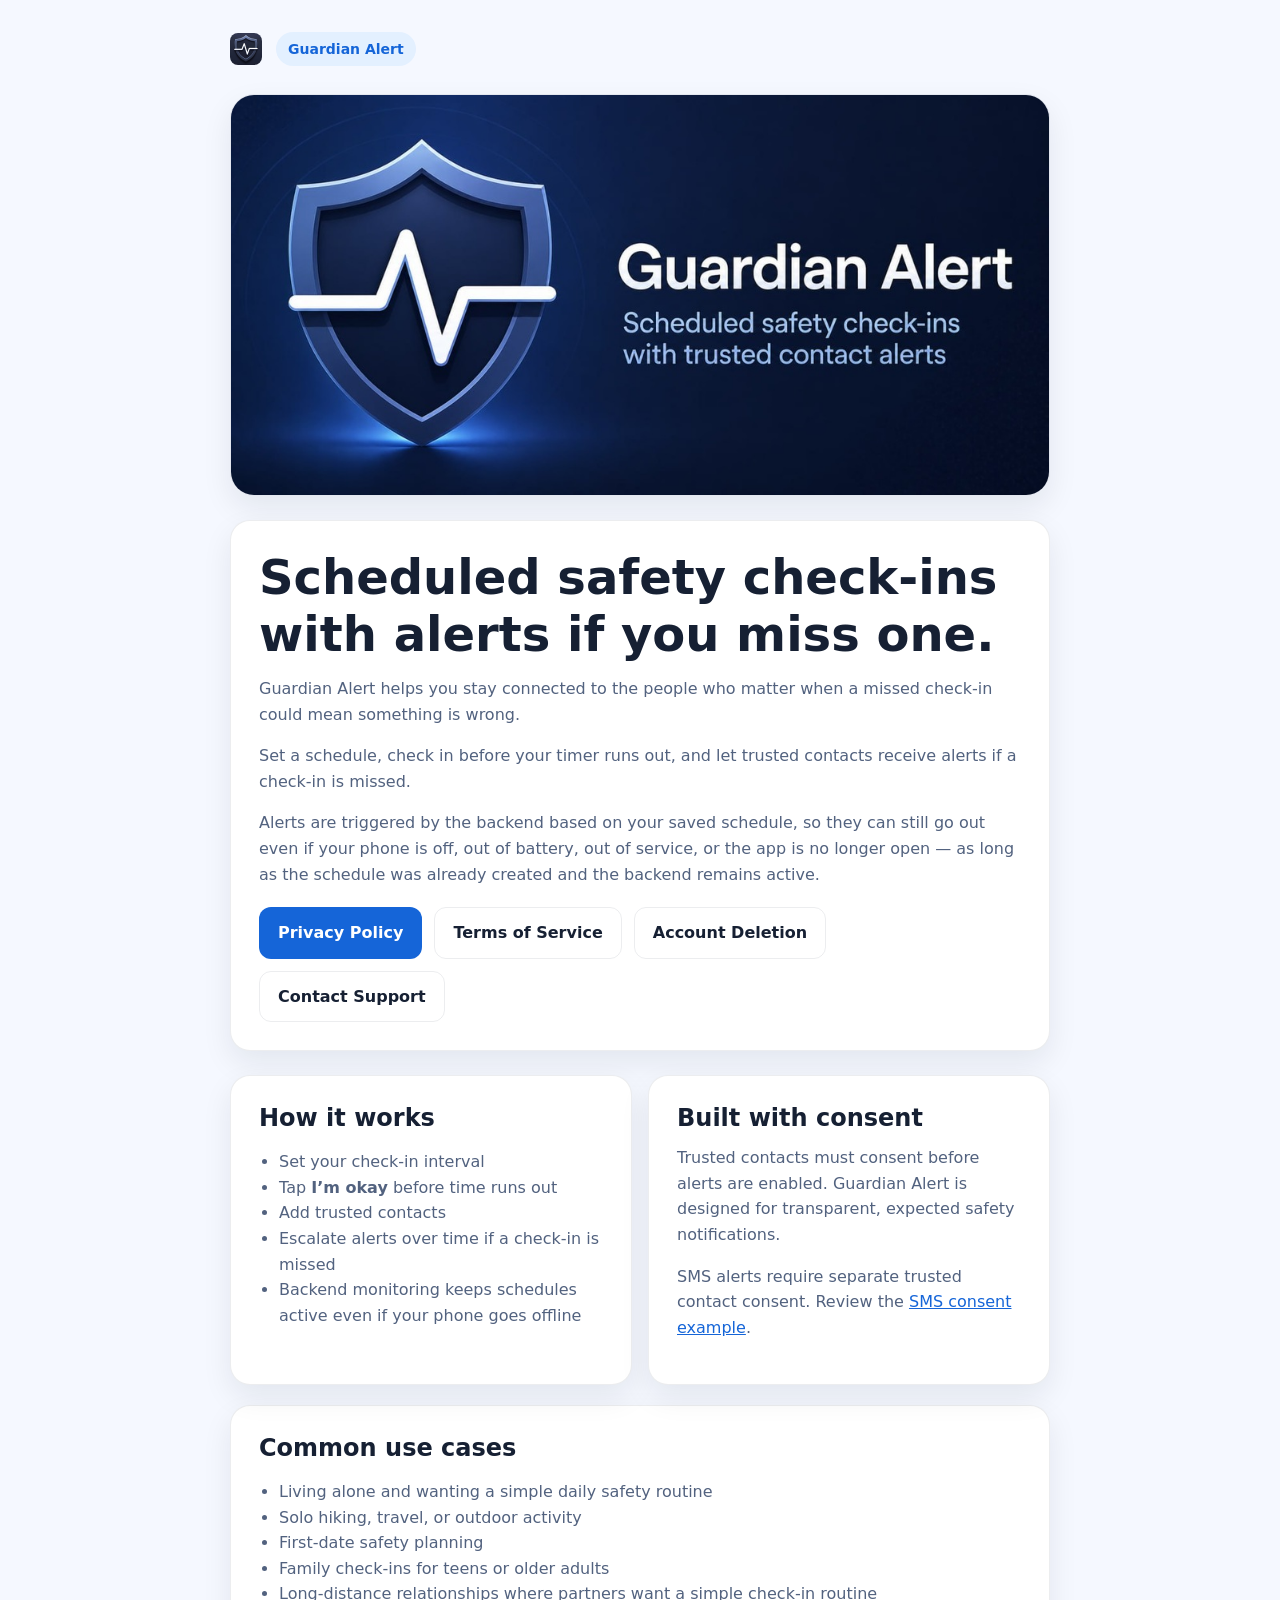
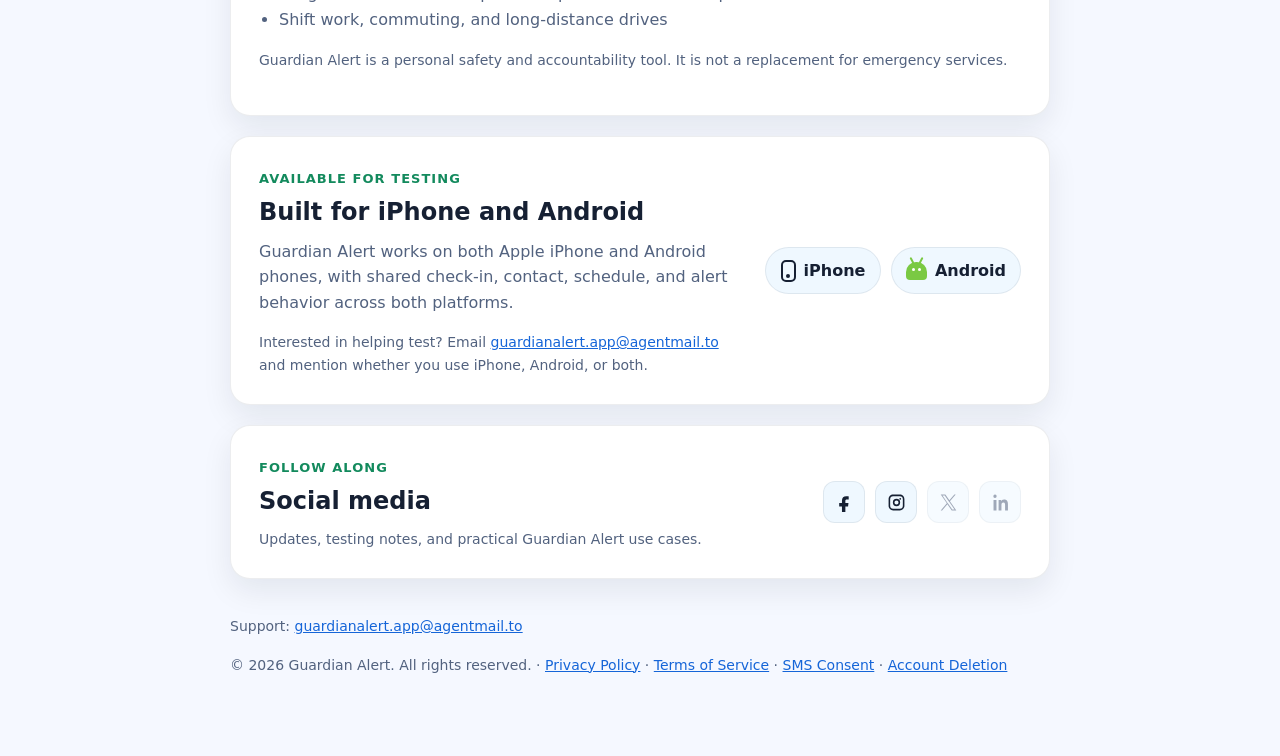
==== commit b47171a6: "Add SMS consent CTA page" ====
--- a/index.html
+++ b/index.html
@@ -70,6 +70,10 @@
         <p>
           Trusted contacts must consent before alerts are enabled. Guardian
           Alert is designed for transparent, expected safety notifications.
+        </p>
+        <p>
+          SMS alerts require separate trusted contact consent. Review the
+          <a href="sms-consent.html">SMS consent example</a>.
         </p>
       </div>
     </section>
@@ -152,7 +156,7 @@
 
     <footer>
       <p>Support: <a href="mailto:guardianalert.app@agentmail.to">guardianalert.app@agentmail.to</a></p>
-      <p>© 2026 Guardian Alert. All rights reserved. · <a href="privacy.html">Privacy Policy</a> · <a href="terms.html">Terms of Service</a> · <a href="account-deletion.html">Account Deletion</a></p>
+      <p>© 2026 Guardian Alert. All rights reserved. · <a href="privacy.html">Privacy Policy</a> · <a href="terms.html">Terms of Service</a> · <a href="sms-consent.html">SMS Consent</a> · <a href="account-deletion.html">Account Deletion</a></p>
     </footer>
   </main>
 </body>
--- a/styles.css
+++ b/styles.css
@@ -261,6 +261,7 @@
 .android-icon span::before { left: 6px; }
 .android-icon span::after { right: 6px; }
 ul { padding-left: 20px; color: var(--muted); }
+ol { padding-left: 20px; color: var(--muted); }
 a { color: var(--accent); }
 header { margin-bottom: 28px; }
 .brand {
@@ -279,6 +280,60 @@
   color: var(--muted);
   font-size: 14px;
 }
+.consent-example {
+  margin-top: 20px;
+}
+.consent-details {
+  display: grid;
+  gap: 12px;
+  margin: 20px 0;
+}
+.consent-details div {
+  padding: 14px 16px;
+  border: 1px solid var(--border);
+  border-radius: 12px;
+  background: rgba(103, 183, 255, 0.08);
+}
+.consent-details dt {
+  margin-bottom: 4px;
+  color: var(--accent-2);
+  font-size: 13px;
+  font-weight: 700;
+  text-transform: uppercase;
+}
+.consent-details dd {
+  margin: 0;
+  color: var(--text);
+}
+.consent-disclosure {
+  margin: 20px 0;
+  padding: 18px;
+  border: 1px solid var(--border);
+  border-radius: 12px;
+  background: rgba(142, 240, 196, 0.08);
+}
+.consent-disclosure p:last-child {
+  margin-bottom: 0;
+}
+.consent-checkbox {
+  display: flex;
+  gap: 12px;
+  align-items: flex-start;
+  margin: 20px 0;
+  color: var(--text);
+  font-weight: 600;
+}
+.consent-checkbox input {
+  width: 20px;
+  height: 20px;
+  margin-top: 2px;
+  flex: 0 0 auto;
+}
+.consent-button {
+  margin-bottom: 16px;
+  font: inherit;
+  cursor: default;
+}
 
 @media (max-width: 640px) {
   .platform-card {
